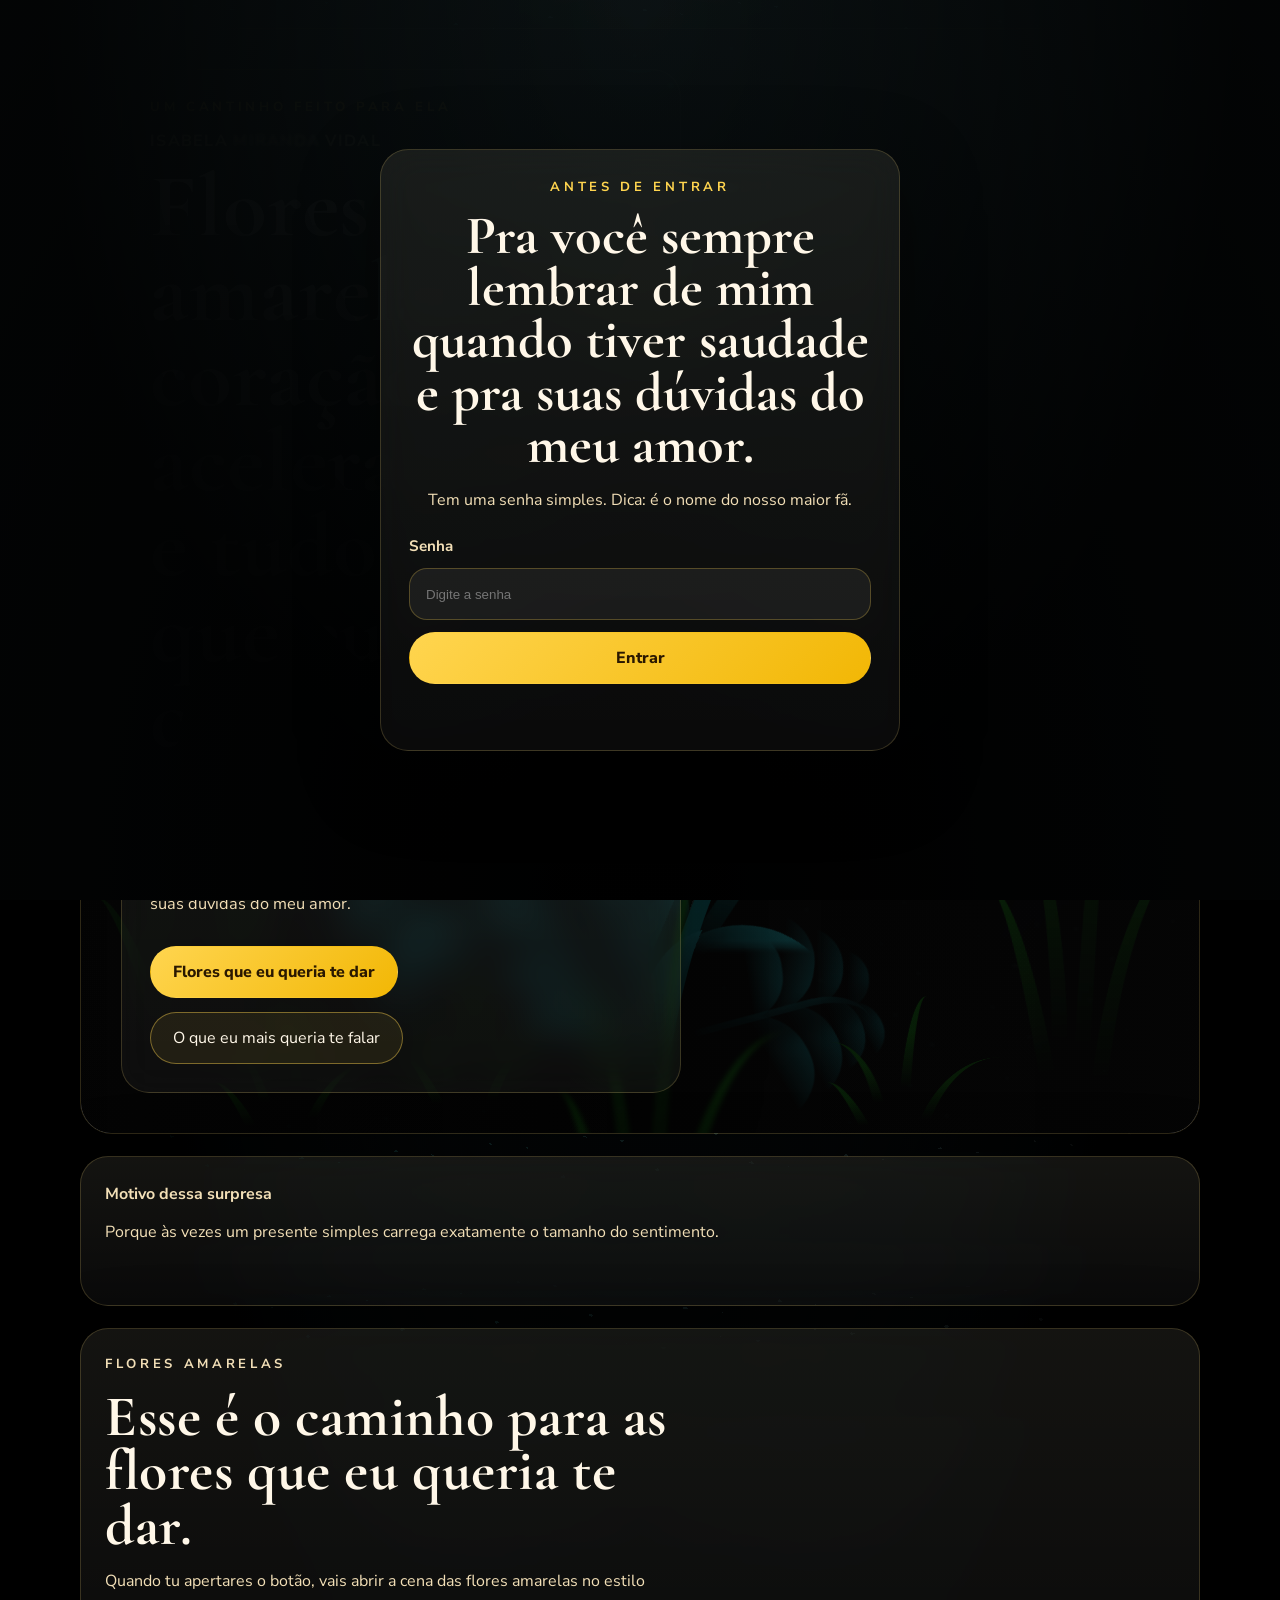
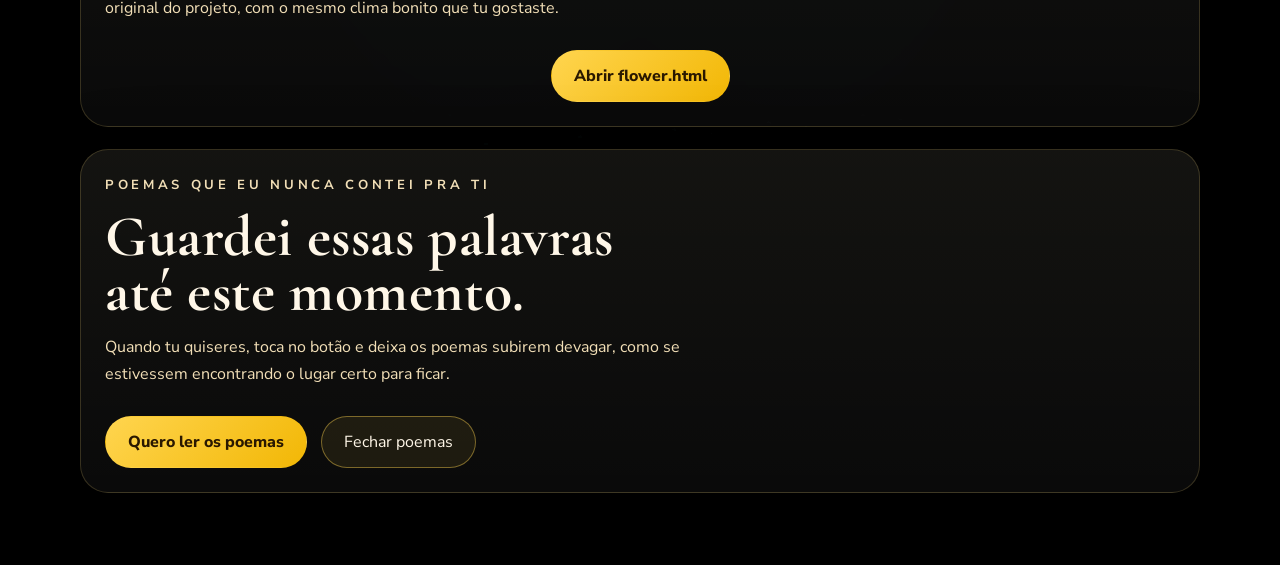
==== index.html @ eaa9de90 "first commit" ====
<!DOCTYPE html>
<html lang="pt-BR">
<head>
    <meta charset="UTF-8">
    <meta http-equiv="X-UA-Compatible" content="IE=edge">
    <meta name="viewport" content="width=device-width, initial-scale=1.0">
    <meta name="description" content="Uma página romântica com flores, música e poemas em português.">
    <link rel="stylesheet" href="css/style.css">
    <link rel="icon" href="img/flowers.png" type="image/x-icon">
    <title>Flores amarelas para ti</title>
</head>

<body>
    <div class="background-glow"></div>
    <div class="petals" aria-hidden="true">
        <span class="petal petal--1"></span>
        <span class="petal petal--2"></span>
        <span class="petal petal--3"></span>
        <span class="petal petal--4"></span>
        <span class="petal petal--5"></span>
        <span class="petal petal--6"></span>
    </div>

    <section class="access-gate" id="accessGate" aria-hidden="false">
        <div class="access-gate__card card-surface">
            <p class="eyebrow">Antes de entrar</p>
            <h2>Pra você sempre lembrar de mim quando tiver saudade e pra suas dúvidas do meu amor.</h2>
            <p class="access-gate__text">Tem uma senha simples. Dica: é o nome do nosso maior fã.</p>
            <form class="access-gate__form" id="accessForm">
                <label class="access-gate__label" for="accessPassword">Senha</label>
                <input class="access-gate__input" id="accessPassword" name="accessPassword" type="password" autocomplete="off" placeholder="Digite a senha" required>
                <button class="button button--primary" type="submit">Entrar</button>
            </form>
            <p class="access-gate__feedback" id="accessFeedback" aria-live="polite"></p>
        </div>
    </section>

    <main class="page-shell">
        <section class="hero" id="inicio">
            <div class="hero__scene" aria-hidden="true">
                <iframe class="hero__frame" src="flower.html?embed=1" title="Flores amarelas"></iframe>
            </div>

            <div class="hero__copy card-surface">
                <p class="eyebrow">Um cantinho feito para ela</p>
                <p class="hero__name">Isabela <span class="blurred-name">Miranda</span> Vidal</p>
                <h1>Flores amarelas, coração acelerado e tudo o que eu queria te dizer.</h1>
                <p class="hero__text">Pra você sempre lembrar de mim quando tiver saudade e pra suas dúvidas do meu amor.</p>
                <div class="hero__actions">
                    <a class="button button--primary" href="flower.html">Flores que eu queria te dar</a>
                    <button class="button button--ghost" id="specialButton" type="button">O que eu mais queria te falar</button>
                </div>
            </div>
        </section>

        <section class="message-grid">
            <article class="mini-card card-surface">
                <p class="mini-card__label">Motivo dessa surpresa</p>
                <p>Porque às vezes um presente simples carrega exatamente o tamanho do sentimento.</p>
            </article>
        </section>

        <section class="music card-surface" id="flores">
            <div class="section-heading">
                <p class="eyebrow">Flores amarelas</p>
                <h2>Esse é o caminho para as flores que eu queria te dar.</h2>
                <p>Quando tu apertares o botão, vais abrir a cena das flores amarelas no estilo original do projeto, com o mesmo clima bonito que tu gostaste.</p>
            </div>

            <div class="flowers-entry">
                <a class="button button--primary" href="flower.html">Abrir flower.html</a>
            </div>
        </section>

        <section class="poems card-surface" id="poemas">
            <div class="section-heading">
                <p class="eyebrow">Poemas que eu nunca contei pra ti</p>
                <h2>Guardei essas palavras até este momento.</h2>
                <p>Quando tu quiseres, toca no botão e deixa os poemas subirem devagar, como se estivessem encontrando o lugar certo para ficar.</p>
            </div>

            <div class="poems__actions">
                <button class="button button--primary" id="poemButton" type="button">Quero ler os poemas</button>
                <button class="button button--ghost" id="closePoems" type="button" hidden>Fechar poemas</button>
            </div>

            <div class="poems-wall" id="poemsWall" aria-live="polite">
                <article class="poem-card">
                    <time datetime="2026-01-18">18 de janeiro de 2026</time>
                    <p>Tu chegas de um jeito tão manso que até os dias corridos diminuem o passo. Parece que o mundo entende, por alguns segundos, que a pressa não combina contigo.</p>
                </article>
                <article class="poem-card">
                    <time datetime="2026-02-07">7 de fevereiro de 2026</time>
                    <p>Às vezes eu penso em te explicar o que sinto, mas a verdade é que nenhuma frase alcança esse brilho quieto que fica em mim toda vez que lembro do teu sorriso.</p>
                </article>
                <article class="poem-card">
                    <time datetime="2026-02-26">26 de fevereiro de 2026</time>
                    <p>Se eu pudesse escolher um lugar seguro para morar por dentro, escolheria a paz que tua presença inventa. Tem aconchego até no silêncio quando ele passa por ti.</p>
                </article>
                <article class="poem-card">
                    <time datetime="2026-03-14">14 de março de 2026</time>
                    <p>Tu és dessas pessoas raras que deixam claridade mesmo depois de irem embora. Fica um rastro bonito, como janela aberta depois da chuva.</p>
                </article>
                <article class="poem-card">
                    <time datetime="2026-04-05">5 de abril de 2026</time>
                    <p>Hoje eu só queria te entregar isso: a certeza de que existe carinho demais aqui, crescendo em silêncio, com a delicadeza de quem prefere provar em gestos o que sente.</p>
                </article>
            </div>
        </section>
    </main>

    <section class="love-overlay" id="loveOverlay" aria-hidden="true">
        <button class="love-overlay__close" id="closeOverlay" type="button">Fechar</button>
        <div class="love-overlay__inner">
            <p class="eyebrow">Algo especial</p>
            <h2>Um céu cheio de “te amo” só para ela.</h2>
            <p>Fica um pouco aqui e deixa esse carinho girar em volta de tudo.</p>
        </div>
        <div class="love-galaxy" id="loveGalaxy"></div>
    </section>

    <script src="main.js" defer></script>
</body>
</html>
---- css/style.css ----
@import url('https://fonts.googleapis.com/css2?family=Cormorant+Garamond:wght@500;600;700&family=Nunito+Sans:wght@400;600;700&display=swap');

:root {
    --bg: #050505;
    --bg-soft: rgba(16, 16, 16, 0.82);
    --surface: rgba(255, 248, 214, 0.08);
    --surface-strong: rgba(255, 244, 201, 0.14);
    --line: rgba(255, 223, 122, 0.18);
    --text: #fff7e8;
    --muted: #f2dfb7;
    --gold: #ffd54f;
    --gold-deep: #f2b705;
    --rose: #f29cab;
    --shadow: 0 24px 80px rgba(0, 0, 0, 0.36);
}

* {
    box-sizing: border-box;
    margin: 0;
    padding: 0;
}

html {
    scroll-behavior: smooth;
}

body {
    min-height: 100vh;
    overflow-x: hidden;
    color: var(--text);
    background-image:
        radial-gradient(ellipse at top, transparent 0%, #000 68%),
        radial-gradient(ellipse at bottom, #000, rgba(145, 233, 255, 0.18)),
        repeating-linear-gradient(220deg, rgb(0, 0, 0) 0px, rgb(0, 0, 0) 19px, transparent 19px, transparent 22px),
        repeating-linear-gradient(189deg, rgb(0, 0, 0) 0px, rgb(0, 0, 0) 19px, transparent 19px, transparent 22px),
        repeating-linear-gradient(148deg, rgb(0, 0, 0) 0px, rgb(0, 0, 0) 19px, transparent 19px, transparent 22px),
        linear-gradient(90deg, rgb(0, 255, 250), rgb(240, 240, 240));
    font-family: 'Nunito Sans', sans-serif;
}

body.gate-locked {
    overflow: hidden;
}

body.overlay-open {
    overflow: hidden;
}

a {
    color: inherit;
    text-decoration: none;
}

button {
    font: inherit;
}

.background-glow {
    position: fixed;
    inset: 0;
    background:
        radial-gradient(circle at top, rgba(249, 253, 37, 0.1), transparent 18%),
        radial-gradient(circle at bottom, rgba(145, 233, 255, 0.12), transparent 22%);
    pointer-events: none;
    z-index: -2;
}

.petals {
    position: fixed;
    inset: 0;
    pointer-events: none;
    z-index: -1;
}

.petal {
    position: absolute;
    width: 18px;
    height: 34px;
    border-radius: 70% 0 70% 0;
    background: linear-gradient(180deg, #ffe88d 0%, #ffbf2f 100%);
    opacity: 0.5;
    filter: blur(0.3px);
    animation: drift linear infinite;
}

.petal--1 {
    left: 8%;
    top: -10%;
    animation-duration: 14s;
}

.petal--2 {
    left: 22%;
    top: -14%;
    animation-duration: 18s;
    animation-delay: -4s;
}

.petal--3 {
    left: 46%;
    top: -18%;
    animation-duration: 16s;
    animation-delay: -7s;
}

.petal--4 {
    left: 66%;
    top: -8%;
    animation-duration: 19s;
    animation-delay: -5s;
}

.petal--5 {
    left: 82%;
    top: -16%;
    animation-duration: 15s;
    animation-delay: -11s;
}

.petal--6 {
    left: 92%;
    top: -12%;
    animation-duration: 17s;
    animation-delay: -2s;
}

.page-shell {
    width: min(1120px, calc(100% - 32px));
    margin: 0 auto;
    padding: 28px 0 72px;
}

.access-gate {
    position: fixed;
    inset: 0;
    display: grid;
    place-items: center;
    padding: 24px;
    background:
        radial-gradient(ellipse at top, transparent 0%, rgba(0, 0, 0, 0.82) 66%),
        radial-gradient(ellipse at bottom, rgba(0, 0, 0, 0.94), rgba(145, 233, 255, 0.1)),
        linear-gradient(180deg, rgba(0, 0, 0, 0.95) 0%, rgba(0, 0, 0, 0.99) 100%);
    z-index: 80;
    transition: opacity 0.35s ease, visibility 0.35s ease;
}

.access-gate.is-hidden {
    opacity: 0;
    visibility: hidden;
    pointer-events: none;
}

.access-gate__card {
    width: min(520px, 100%);
    padding: 28px;
    text-align: center;
}

.access-gate__card h2 {
    font-family: 'Cormorant Garamond', serif;
    font-size: clamp(2.1rem, 8vw, 3.4rem);
    line-height: 0.96;
}

.access-gate__text,
.access-gate__feedback,
.access-gate__label {
    color: var(--muted);
}

.access-gate__text {
    margin-top: 16px;
    line-height: 1.7;
}

.access-gate__form {
    display: grid;
    gap: 12px;
    margin-top: 22px;
}

.access-gate__label {
    text-align: left;
    font-size: 0.95rem;
    font-weight: 700;
}

.access-gate__input {
    width: 100%;
    min-height: 52px;
    padding: 0 16px;
    border: 1px solid rgba(255, 213, 79, 0.26);
    border-radius: 18px;
    background: rgba(255, 255, 255, 0.06);
    color: var(--text);
    outline: none;
}

.access-gate__input:focus {
    border-color: rgba(255, 213, 79, 0.62);
    box-shadow: 0 0 0 4px rgba(255, 213, 79, 0.1);
}

.access-gate__feedback {
    min-height: 24px;
    margin-top: 14px;
    font-size: 0.95rem;
}

.card-surface {
    background: linear-gradient(180deg, var(--surface) 0%, rgba(255, 255, 255, 0.04) 100%);
    border: 1px solid var(--line);
    border-radius: 28px;
    box-shadow: var(--shadow);
    backdrop-filter: blur(18px);
}

.hero {
    position: relative;
    min-height: min(980px, 100vh);
    margin-bottom: 22px;
    overflow: hidden;
    border: 1px solid var(--line);
    border-radius: 32px;
    box-shadow: var(--shadow);
}

.hero::after {
    content: '';
    position: absolute;
    inset: 0;
    background:
        linear-gradient(90deg, rgba(5, 5, 5, 0.86) 0%, rgba(5, 5, 5, 0.36) 45%, rgba(5, 5, 5, 0.72) 100%),
        linear-gradient(180deg, rgba(5, 5, 5, 0.18) 0%, rgba(5, 5, 5, 0.72) 100%);
    pointer-events: none;
}

.hero__scene {
    position: absolute;
    inset: 0;
}

.hero__frame {
    width: 100%;
    height: 100%;
    border: 0;
    pointer-events: none;
    transform: scale(1.03);
}

.hero__copy h1,
.section-heading h2,
.love-overlay__inner h2 {
    font-family: 'Cormorant Garamond', serif;
    font-weight: 700;
    letter-spacing: 0.01em;
}

.hero__copy h1 {
    font-size: clamp(3rem, 8vw, 5.6rem);
    line-height: 0.95;
    max-width: 9ch;
}

.hero__copy {
    position: relative;
    z-index: 1;
    display: inline-block;
    width: min(560px, calc(100% - 32px));
    margin: clamp(20px, 5vw, 40px);
    padding: 28px;
}

.eyebrow {
    margin-bottom: 14px;
    color: var(--gold);
    font-size: 0.82rem;
    font-weight: 700;
    letter-spacing: 0.28em;
    text-transform: uppercase;
}

.hero__text,
.section-heading p,
.mini-card p,
.poem-card p,
.love-overlay__inner p {
    color: var(--muted);
    line-height: 1.7;
}

.hero__name {
    margin-bottom: 12px;
    color: #fff1bf;
    font-size: 1rem;
    font-weight: 700;
    letter-spacing: 0.08em;
    text-transform: uppercase;
}

.blurred-name {
    display: inline-block;
    filter: blur(1.8px);
    opacity: 0.9;
    user-select: none;
}

.hero__text {
    max-width: 46ch;
    margin-top: 18px;
    font-size: 1.02rem;
}

.hero__actions,
.poems__actions {
    display: flex;
    flex-wrap: wrap;
    gap: 14px;
    margin-top: 28px;
}

.button {
    display: inline-flex;
    align-items: center;
    justify-content: center;
    min-height: 52px;
    padding: 0 22px;
    border-radius: 999px;
    border: 1px solid transparent;
    transition: transform 0.25s ease, background-color 0.25s ease, border-color 0.25s ease;
    cursor: pointer;
}

.button:hover,
.button:focus-visible {
    transform: translateY(-2px);
}

.button--primary {
    background: linear-gradient(135deg, var(--gold) 0%, var(--gold-deep) 100%);
    color: #2a1800;
    font-weight: 800;
}

.button--ghost {
    border-color: rgba(255, 213, 79, 0.42);
    background: rgba(255, 213, 79, 0.08);
    color: var(--text);
}

.message-grid {
    display: grid;
    grid-template-columns: minmax(0, 1fr);
    gap: 18px;
    margin-top: 22px;
}

.mini-card,
.music,
.poems {
    padding: 24px;
}

.mini-card {
    min-height: 150px;
}

.mini-card__label {
    margin-bottom: 10px;
    color: var(--gold);
    font-weight: 700;
}

.music,
.poems {
    margin-top: 22px;
}

.section-heading {
    max-width: 58ch;
}

.section-heading h2,
.love-overlay__inner h2 {
    font-size: clamp(2.3rem, 5vw, 3.6rem);
    line-height: 0.95;
    margin-bottom: 14px;
}

.flowers-entry {
    display: flex;
    justify-content: center;
    margin-top: 28px;
}

.poems-wall {
    display: grid;
    gap: 16px;
    margin-top: 28px;
}

.poem-card {
    padding: 22px;
    border: 1px solid rgba(255, 213, 79, 0.16);
    border-radius: 24px;
    background: rgba(255, 248, 220, 0.06);
    opacity: 0;
    transform: translateY(58px);
    transition: opacity 0.9s ease, transform 0.9s ease;
}

.poem-card time {
    display: inline-block;
    margin-bottom: 12px;
    color: var(--gold);
    font-size: 0.85rem;
    font-weight: 700;
    letter-spacing: 0.08em;
    text-transform: uppercase;
}

.poems-wall.is-visible .poem-card {
    opacity: 1;
    transform: translateY(0);
}

.poems-wall.is-visible .poem-card:nth-child(2) {
    transition-delay: 0.12s;
}

.poems-wall.is-visible .poem-card:nth-child(3) {
    transition-delay: 0.24s;
}

.poems-wall.is-visible .poem-card:nth-child(4) {
    transition-delay: 0.36s;
}

.poems-wall.is-visible .poem-card:nth-child(5) {
    transition-delay: 0.48s;
}

.poems-wall:not(.is-visible) {
    display: none;
}

.love-overlay {
    position: fixed;
    inset: 0;
    display: grid;
    place-items: center;
    padding: 28px;
    background:
        radial-gradient(circle at center, rgba(255, 213, 79, 0.12), transparent 28%),
        linear-gradient(180deg, rgba(5, 5, 5, 0.96) 0%, rgba(5, 5, 5, 0.98) 100%);
    opacity: 0;
    visibility: hidden;
    transition: opacity 0.35s ease, visibility 0.35s ease;
    z-index: 50;
}

.love-overlay.is-open {
    opacity: 1;
    visibility: visible;
}

.love-overlay__inner {
    position: relative;
    z-index: 2;
    width: min(680px, 100%);
    text-align: center;
}

.love-overlay__close {
    position: absolute;
    top: 18px;
    right: 18px;
    z-index: 3;
    min-height: 44px;
    padding: 0 18px;
    border-radius: 999px;
    border: 1px solid rgba(255, 213, 79, 0.35);
    background: rgba(255, 255, 255, 0.06);
    color: var(--text);
    cursor: pointer;
}

.love-galaxy {
    position: absolute;
    inset: 0;
    overflow: hidden;
}

.love-phrase {
    position: absolute;
    left: 50%;
    top: 50%;
    color: #fff6c5;
    white-space: nowrap;
    opacity: 0;
    text-shadow: 0 0 18px rgba(255, 231, 143, 0.55);
    animation: orbit linear infinite;
}

@keyframes drift {
    0% {
        transform: translate3d(0, 0, 0) rotate(0deg);
    }
    100% {
        transform: translate3d(-48px, 120vh, 0) rotate(300deg);
    }
}

@keyframes orbit {
    0% {
        transform: rotate(0deg) translateX(var(--radius)) rotate(0deg);
        opacity: 0;
    }
    10% {
        opacity: 1;
    }
    90% {
        opacity: 1;
    }
    100% {
        transform: rotate(360deg) translateX(var(--radius)) rotate(-360deg);
        opacity: 0;
    }
}

@media (max-width: 920px) {
    .hero {
        min-height: 92vh;
    }

    .hero__copy h1 {
        max-width: 12ch;
    }
}

@media (max-width: 640px) {
    .page-shell {
        width: min(100% - 20px, 1120px);
        padding-top: 14px;
        padding-bottom: 56px;
    }

    .hero,
    .mini-card,
    .music,
    .poems {
        padding: 20px;
    }

    .hero {
        padding: 0;
        min-height: 88vh;
    }

    .hero__copy h1 {
        font-size: clamp(2.7rem, 13vw, 4rem);
    }

    .hero__copy {
        width: calc(100% - 24px);
        margin: 12px;
        padding: 22px 18px;
    }

    .hero__text,
    .section-heading p,
    .mini-card p,
    .poem-card p,
    .love-overlay__inner p {
        font-size: 0.96rem;
    }

    .button {
        width: 100%;
    }

    .hero__actions,
    .poems__actions {
        flex-direction: column;
    }

    .love-overlay {
        padding: 22px 16px;
    }

    .access-gate {
        padding: 16px;
    }

    .access-gate__card {
        padding: 22px 18px;
    }

    .love-overlay__close {
        top: 14px;
        right: 14px;
    }
}
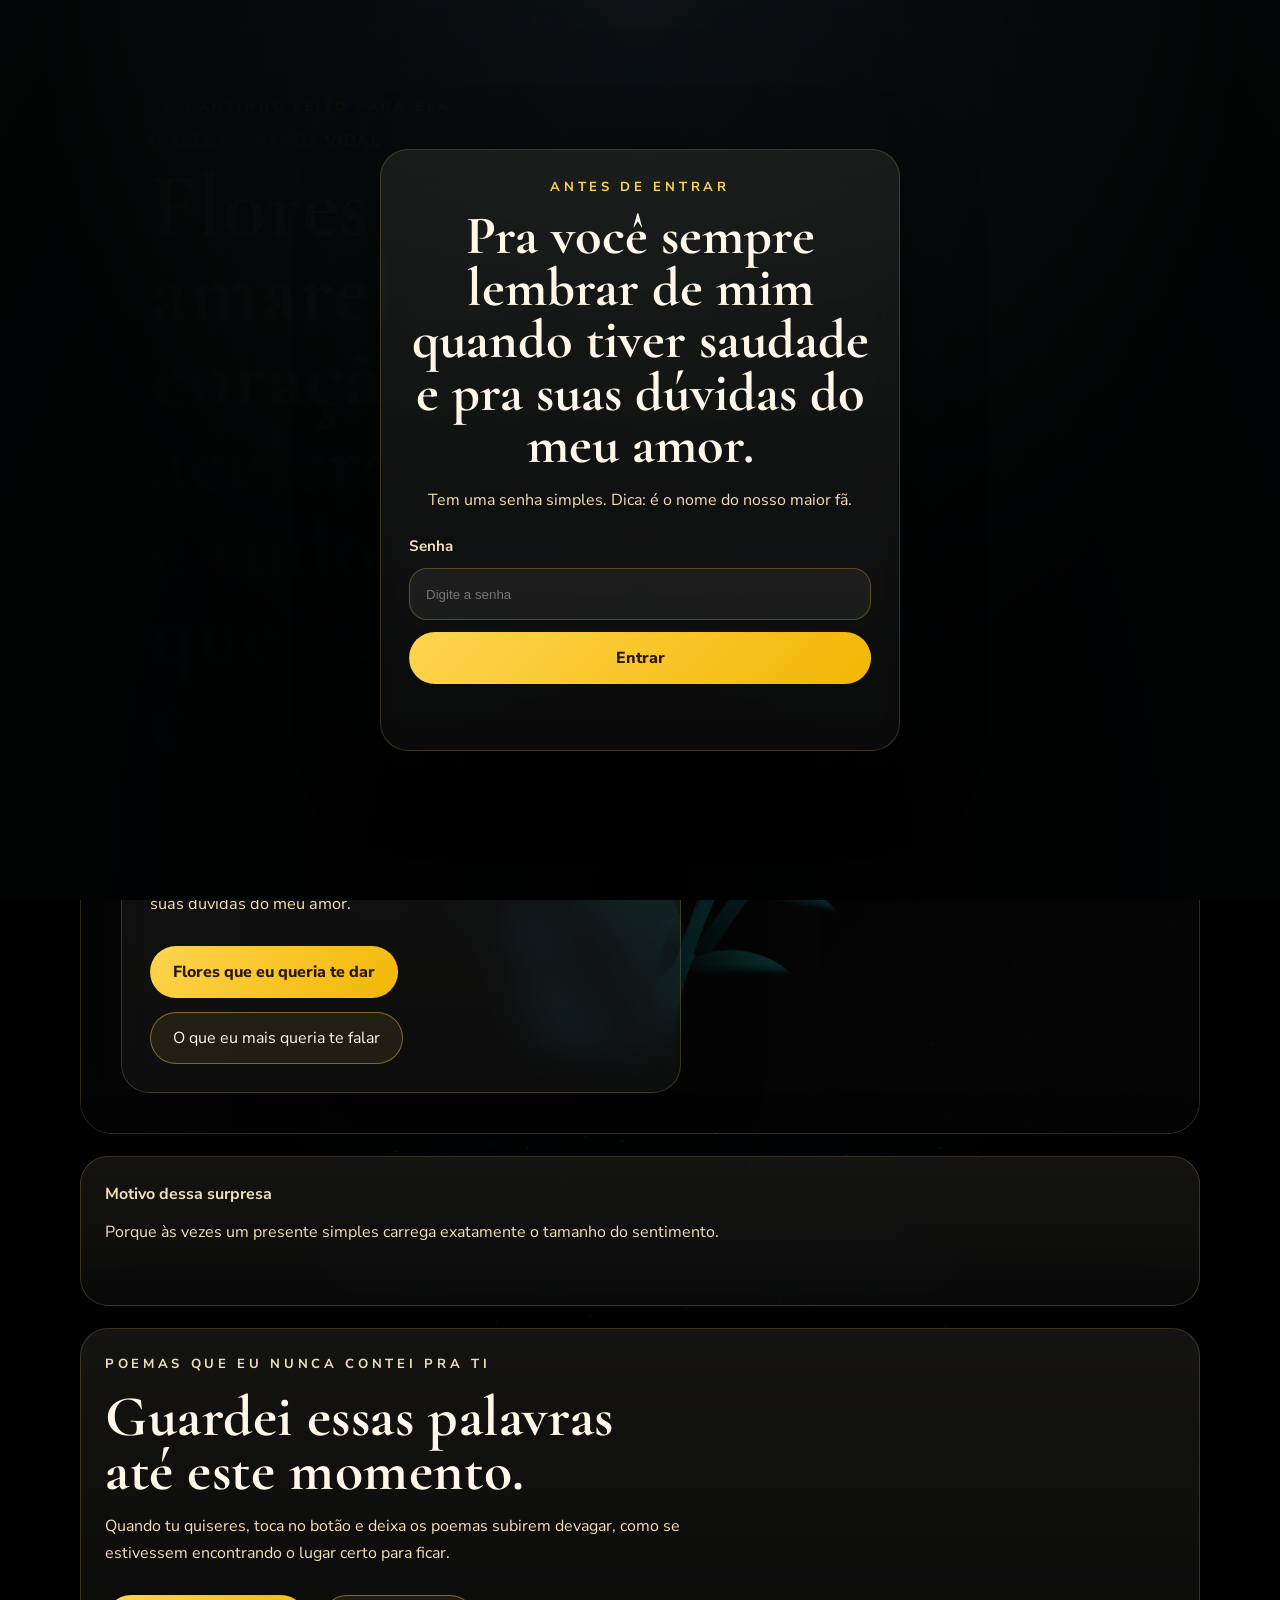
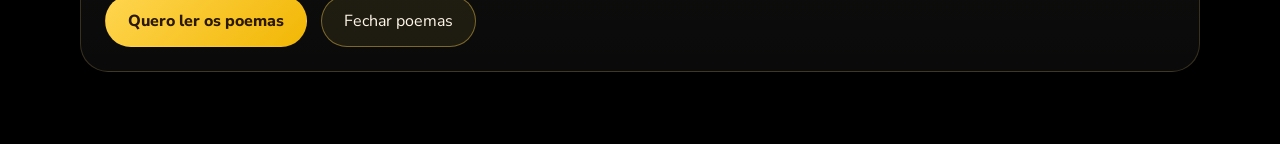
==== commit 7c3fc4be: "perf: reduce animation load and simplify embedded flowers" ====
--- a/index.html
+++ b/index.html
@@ -60,18 +60,6 @@
             </article>
         </section>
 
-        <section class="music card-surface" id="flores">
-            <div class="section-heading">
-                <p class="eyebrow">Flores amarelas</p>
-                <h2>Esse é o caminho para as flores que eu queria te dar.</h2>
-                <p>Quando tu apertares o botão, vais abrir a cena das flores amarelas no estilo original do projeto, com o mesmo clima bonito que tu gostaste.</p>
-            </div>
-
-            <div class="flowers-entry">
-                <a class="button button--primary" href="flower.html">Abrir flower.html</a>
-            </div>
-        </section>
-
         <section class="poems card-surface" id="poemas">
             <div class="section-heading">
                 <p class="eyebrow">Poemas que eu nunca contei pra ti</p>
--- a/css/style.css
+++ b/css/style.css
@@ -539,6 +539,12 @@
 }
 
 @media (max-width: 640px) {
+    .petal--4,
+    .petal--5,
+    .petal--6 {
+        display: none;
+    }
+
     .page-shell {
         width: min(100% - 20px, 1120px);
         padding-top: 14px;
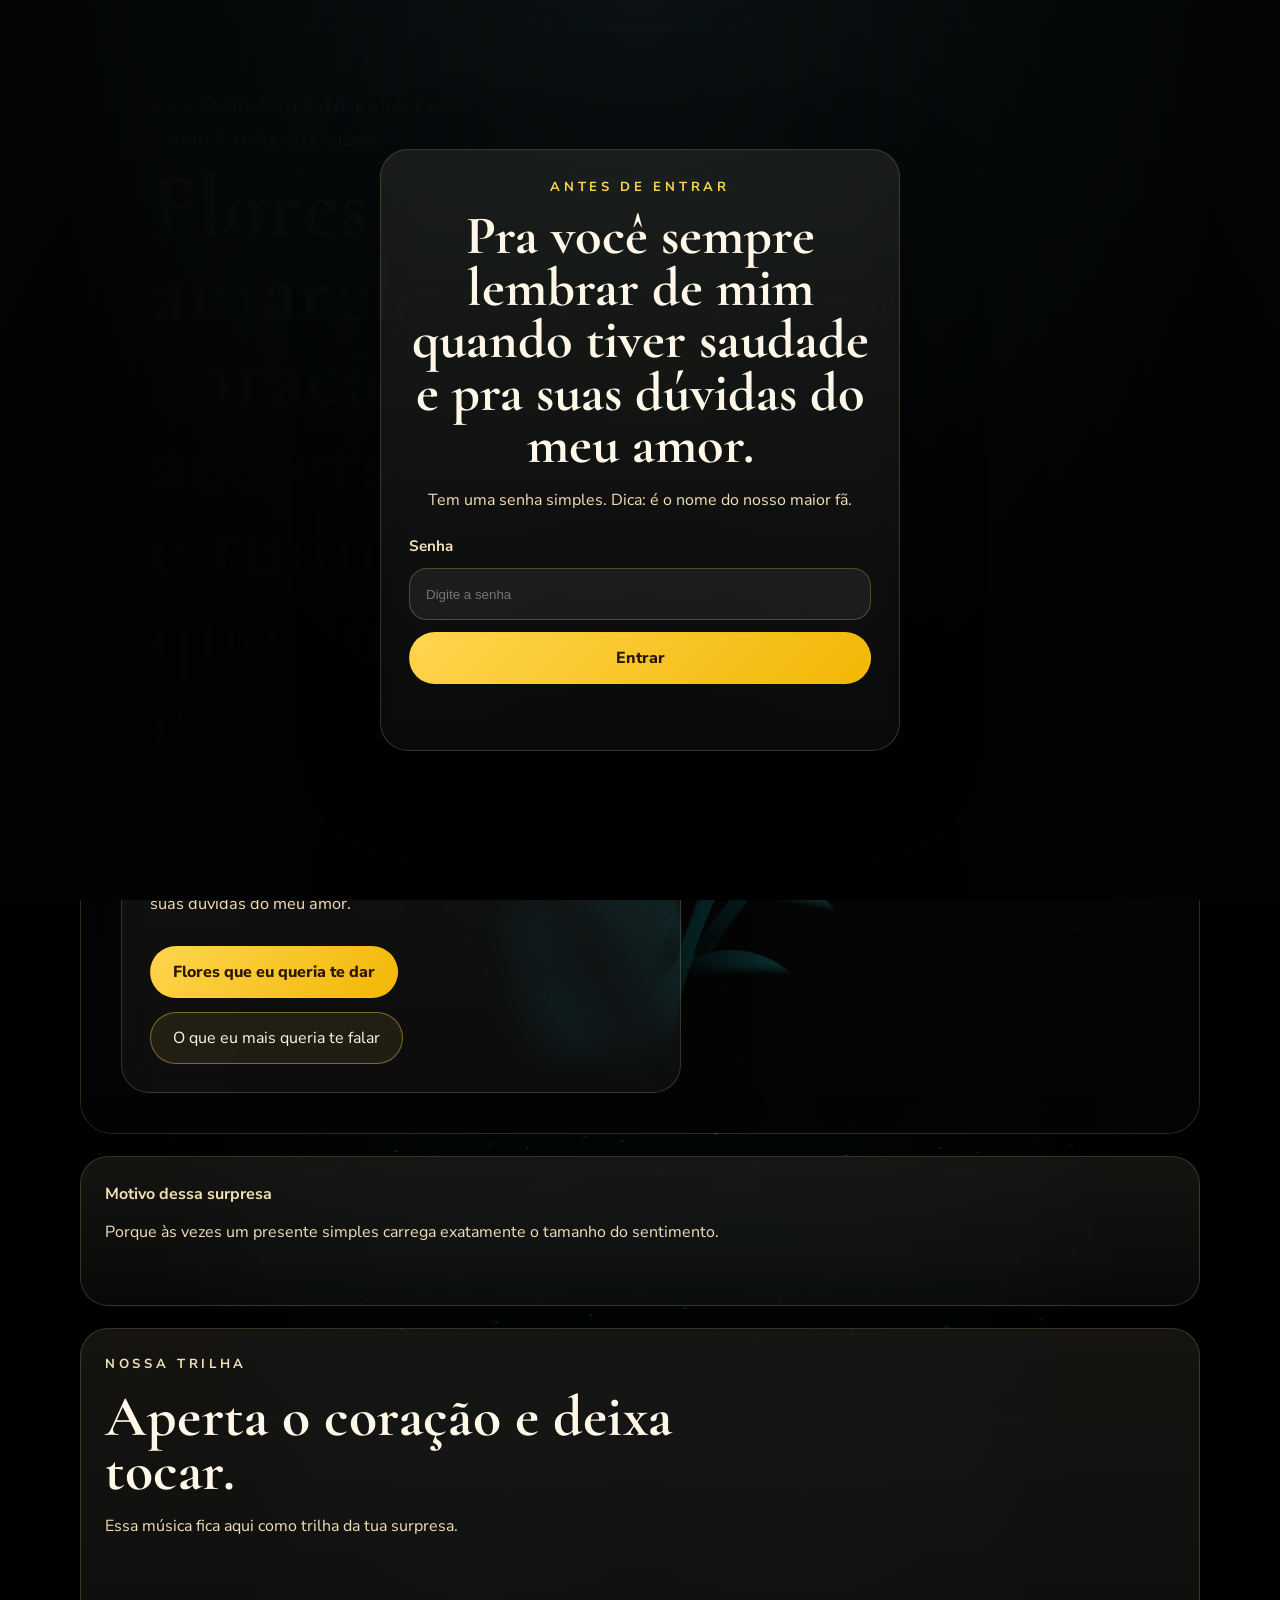
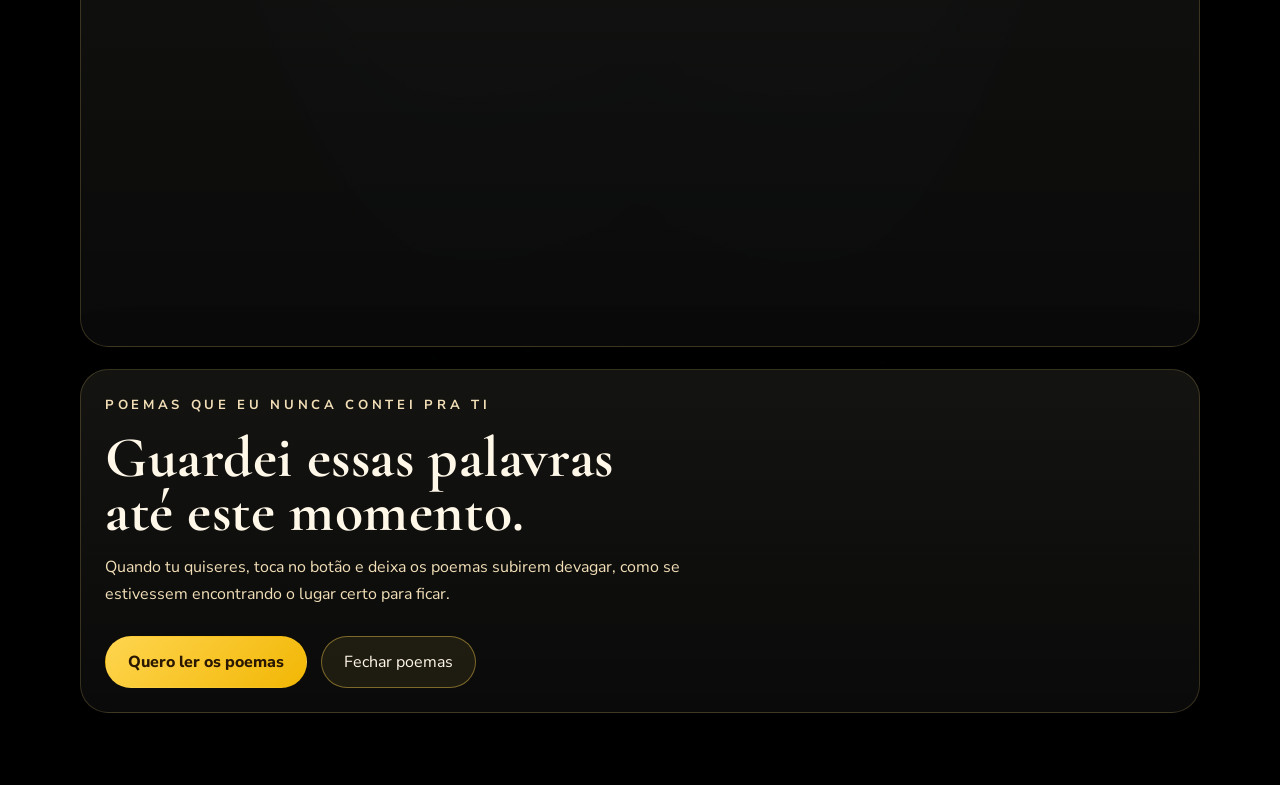
==== commit 5e6fa31d: "feat: restore spotify music section" ====
--- a/index.html
+++ b/index.html
@@ -60,6 +60,18 @@
             </article>
         </section>
 
+        <section class="music card-surface" id="musica">
+            <div class="section-heading">
+                <p class="eyebrow">Nossa trilha</p>
+                <h2>Aperta o coração e deixa tocar.</h2>
+                <p>Essa música fica aqui como trilha da tua surpresa.</p>
+            </div>
+
+            <div class="spotify-frame">
+                <iframe data-testid="embed-iframe" style="border-radius:12px" src="https://open.spotify.com/embed/track/3D24ErT1MMmUfXWotSj2A2?utm_source=generator&theme=0" width="100%" height="352" frameborder="0" allowfullscreen="" allow="autoplay; clipboard-write; encrypted-media; fullscreen; picture-in-picture" loading="lazy" title="Spotify player"></iframe>
+            </div>
+        </section>
+
         <section class="poems card-surface" id="poemas">
             <div class="section-heading">
                 <p class="eyebrow">Poemas que eu nunca contei pra ti</p>
--- a/css/style.css
+++ b/css/style.css
@@ -391,6 +391,10 @@
     display: flex;
     justify-content: center;
     margin-top: 28px;
+}
+
+.spotify-frame {
+    margin-top: 24px;
 }
 
 .poems-wall {
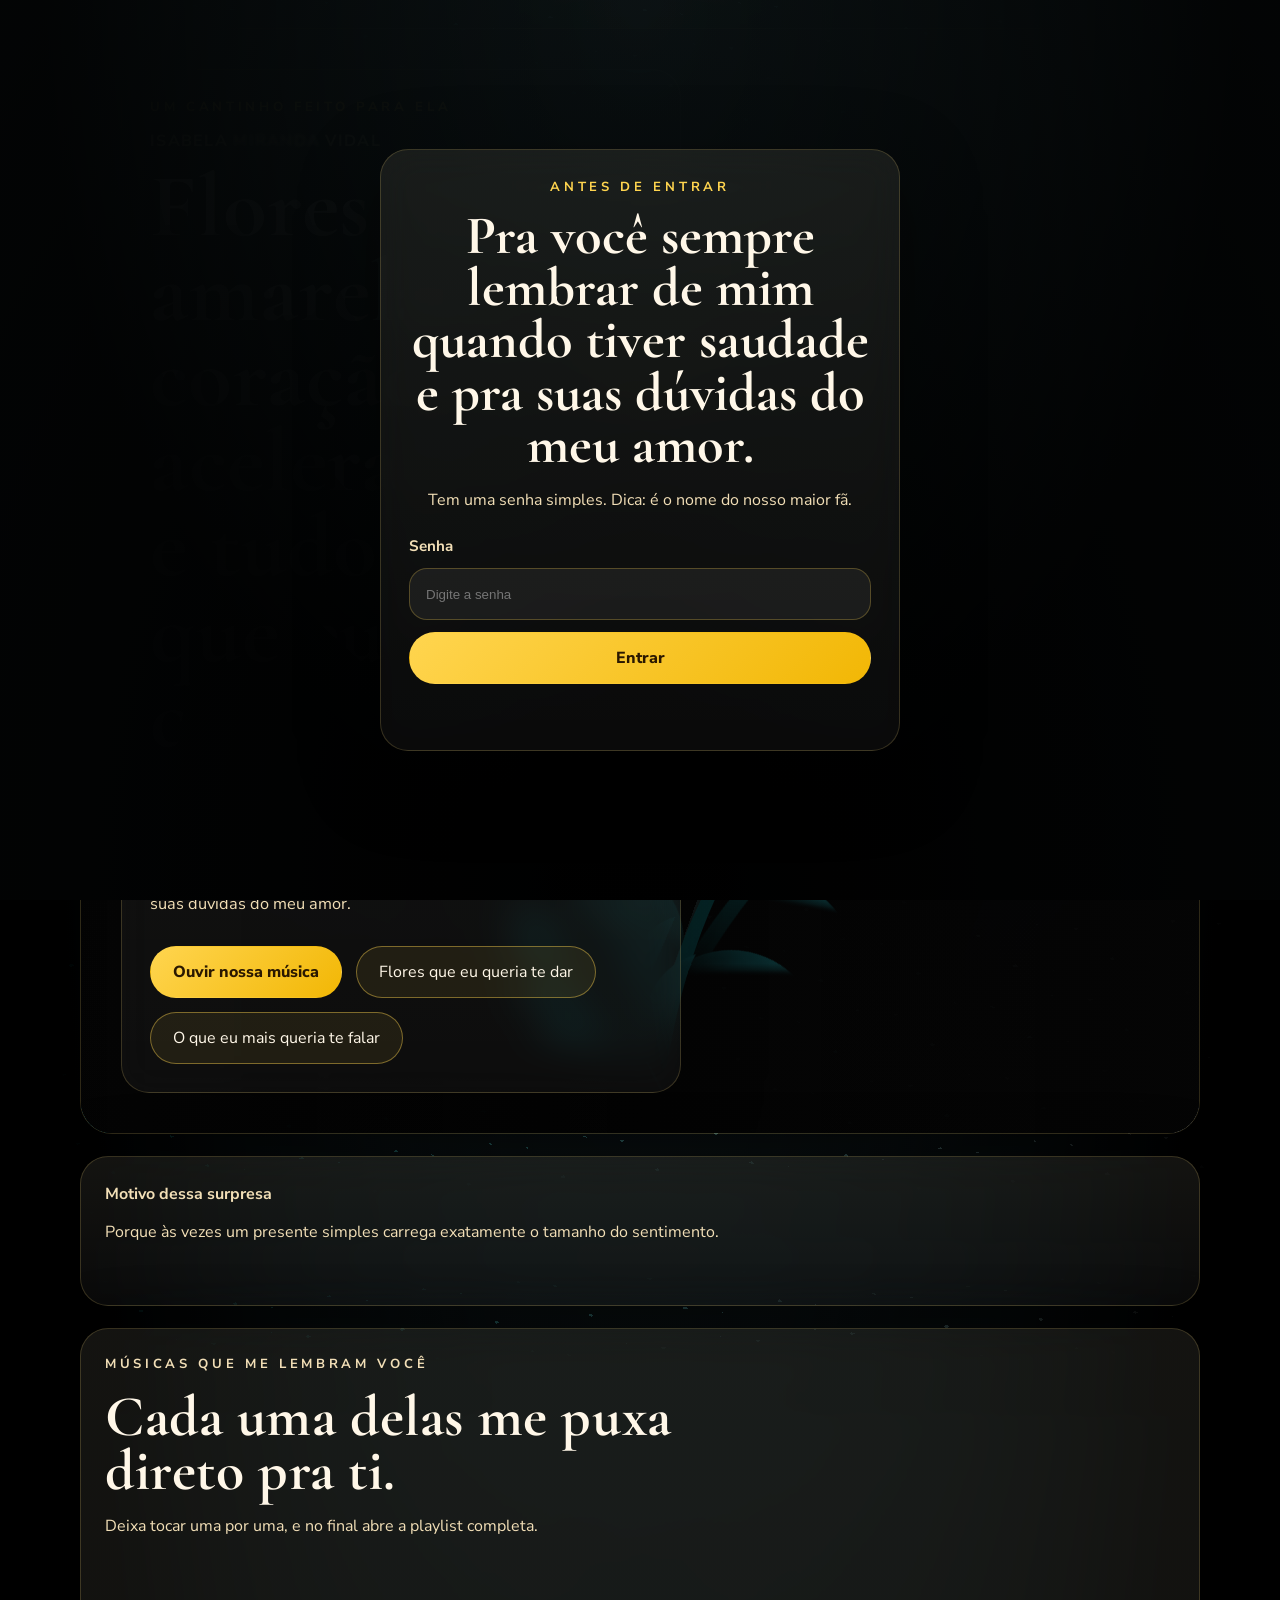
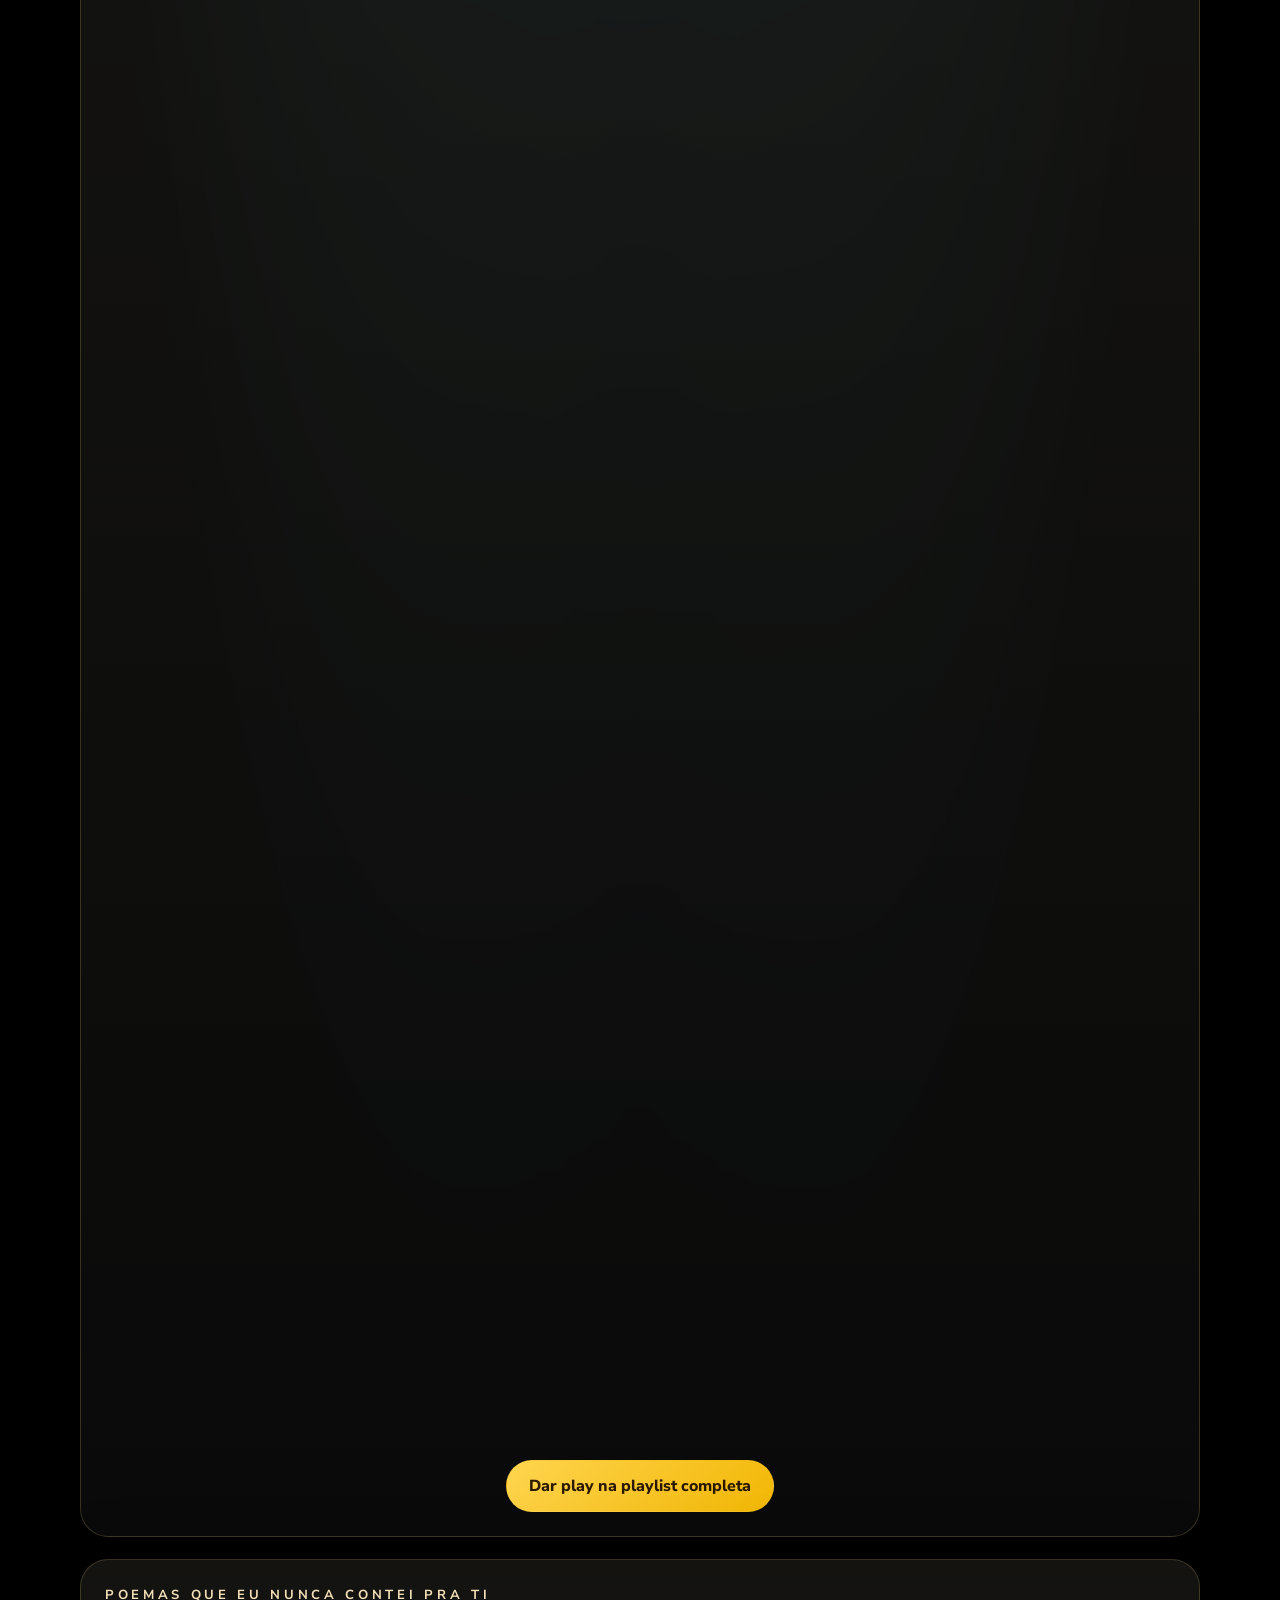
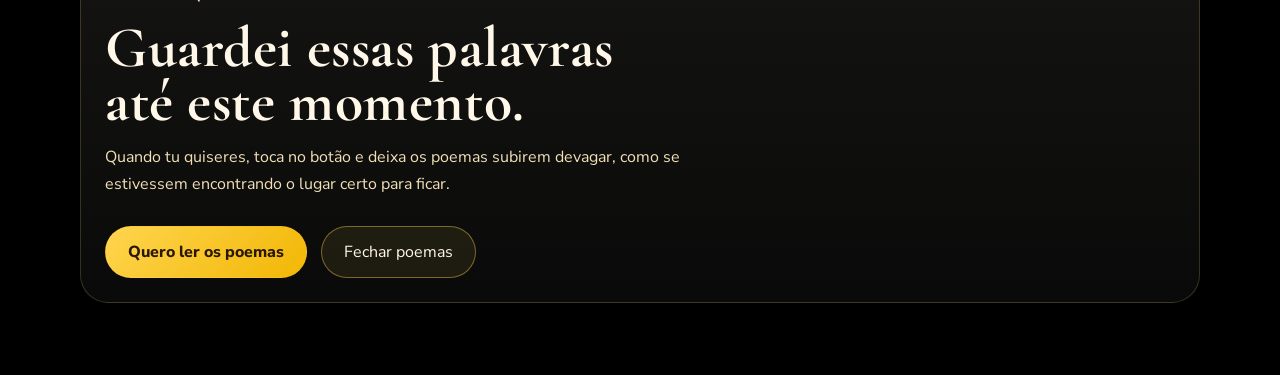
==== commit d4d8ee6d: "feat: add stacked songs section and playlist CTA" ====
--- a/index.html
+++ b/index.html
@@ -47,7 +47,8 @@
                 <h1>Flores amarelas, coração acelerado e tudo o que eu queria te dizer.</h1>
                 <p class="hero__text">Pra você sempre lembrar de mim quando tiver saudade e pra suas dúvidas do meu amor.</p>
                 <div class="hero__actions">
-                    <a class="button button--primary" href="flower.html">Flores que eu queria te dar</a>
+                    <a class="button button--primary" href="#musica">Ouvir nossa música</a>
+                    <a class="button button--ghost" href="flower.html">Flores que eu queria te dar</a>
                     <button class="button button--ghost" id="specialButton" type="button">O que eu mais queria te falar</button>
                 </div>
             </div>
@@ -62,13 +63,27 @@
 
         <section class="music card-surface" id="musica">
             <div class="section-heading">
-                <p class="eyebrow">Nossa trilha</p>
-                <h2>Aperta o coração e deixa tocar.</h2>
-                <p>Essa música fica aqui como trilha da tua surpresa.</p>
+                <p class="eyebrow">Músicas que me lembram você</p>
+                <h2>Cada uma delas me puxa direto pra ti.</h2>
+                <p>Deixa tocar uma por uma, e no final abre a playlist completa.</p>
             </div>
 
-            <div class="spotify-frame">
-                <iframe data-testid="embed-iframe" style="border-radius:12px" src="https://open.spotify.com/embed/track/3D24ErT1MMmUfXWotSj2A2?utm_source=generator&theme=0" width="100%" height="352" frameborder="0" allowfullscreen="" allow="autoplay; clipboard-write; encrypted-media; fullscreen; picture-in-picture" loading="lazy" title="Spotify player"></iframe>
+            <div class="music-list">
+                <div class="spotify-frame">
+                    <iframe data-testid="embed-iframe" style="border-radius:12px" src="https://open.spotify.com/embed/track/587Lf3LyhC8smoFnNIQtn3?utm_source=generator" width="100%" height="352" frameborder="0" allowfullscreen="" allow="autoplay; clipboard-write; encrypted-media; fullscreen; picture-in-picture" loading="lazy" title="Musica 1"></iframe>
+                </div>
+                <div class="spotify-frame">
+                    <iframe data-testid="embed-iframe" style="border-radius:12px" src="https://open.spotify.com/embed/track/6JKkP9ABQzYZUFSKSVDKIc?utm_source=generator" width="100%" height="352" frameborder="0" allowfullscreen="" allow="autoplay; clipboard-write; encrypted-media; fullscreen; picture-in-picture" loading="lazy" title="Musica 2"></iframe>
+                </div>
+                <div class="spotify-frame">
+                    <iframe data-testid="embed-iframe" style="border-radius:12px" src="https://open.spotify.com/embed/track/6hiKXxS7pgPKnKfCU7UJ6O?utm_source=generator" width="100%" height="352" frameborder="0" allowfullscreen="" allow="autoplay; clipboard-write; encrypted-media; fullscreen; picture-in-picture" loading="lazy" title="Musica 3"></iframe>
+                </div>
+                <div class="spotify-frame">
+                    <iframe data-testid="embed-iframe" style="border-radius:12px" src="https://open.spotify.com/embed/track/54TwNxgRorpA9lsStXcv0k?utm_source=generator" width="100%" height="352" frameborder="0" allowfullscreen="" allow="autoplay; clipboard-write; encrypted-media; fullscreen; picture-in-picture" loading="lazy" title="Musica 4"></iframe>
+                </div>
+                <div class="playlist-cta">
+                    <a class="button button--primary" href="https://open.spotify.com/playlist/2yoiCuKT92Swss2GXANLiR?si=DjQMNivDReaSQ9fZjcNU7g&pt=6b515cef82844cc06f4da66fe55c8cf4&pi=DRxW-4mpQ_ysm" target="_blank" rel="noopener noreferrer">Dar play na playlist completa</a>
+                </div>
             </div>
         </section>
 
--- a/css/style.css
+++ b/css/style.css
@@ -395,6 +395,22 @@
 
 .spotify-frame {
     margin-top: 24px;
+}
+
+.music-list {
+    display: grid;
+    gap: 18px;
+    margin-top: 10px;
+}
+
+.music-list .spotify-frame {
+    margin-top: 0;
+}
+
+.playlist-cta {
+    display: flex;
+    justify-content: center;
+    margin-top: 6px;
 }
 
 .poems-wall {
